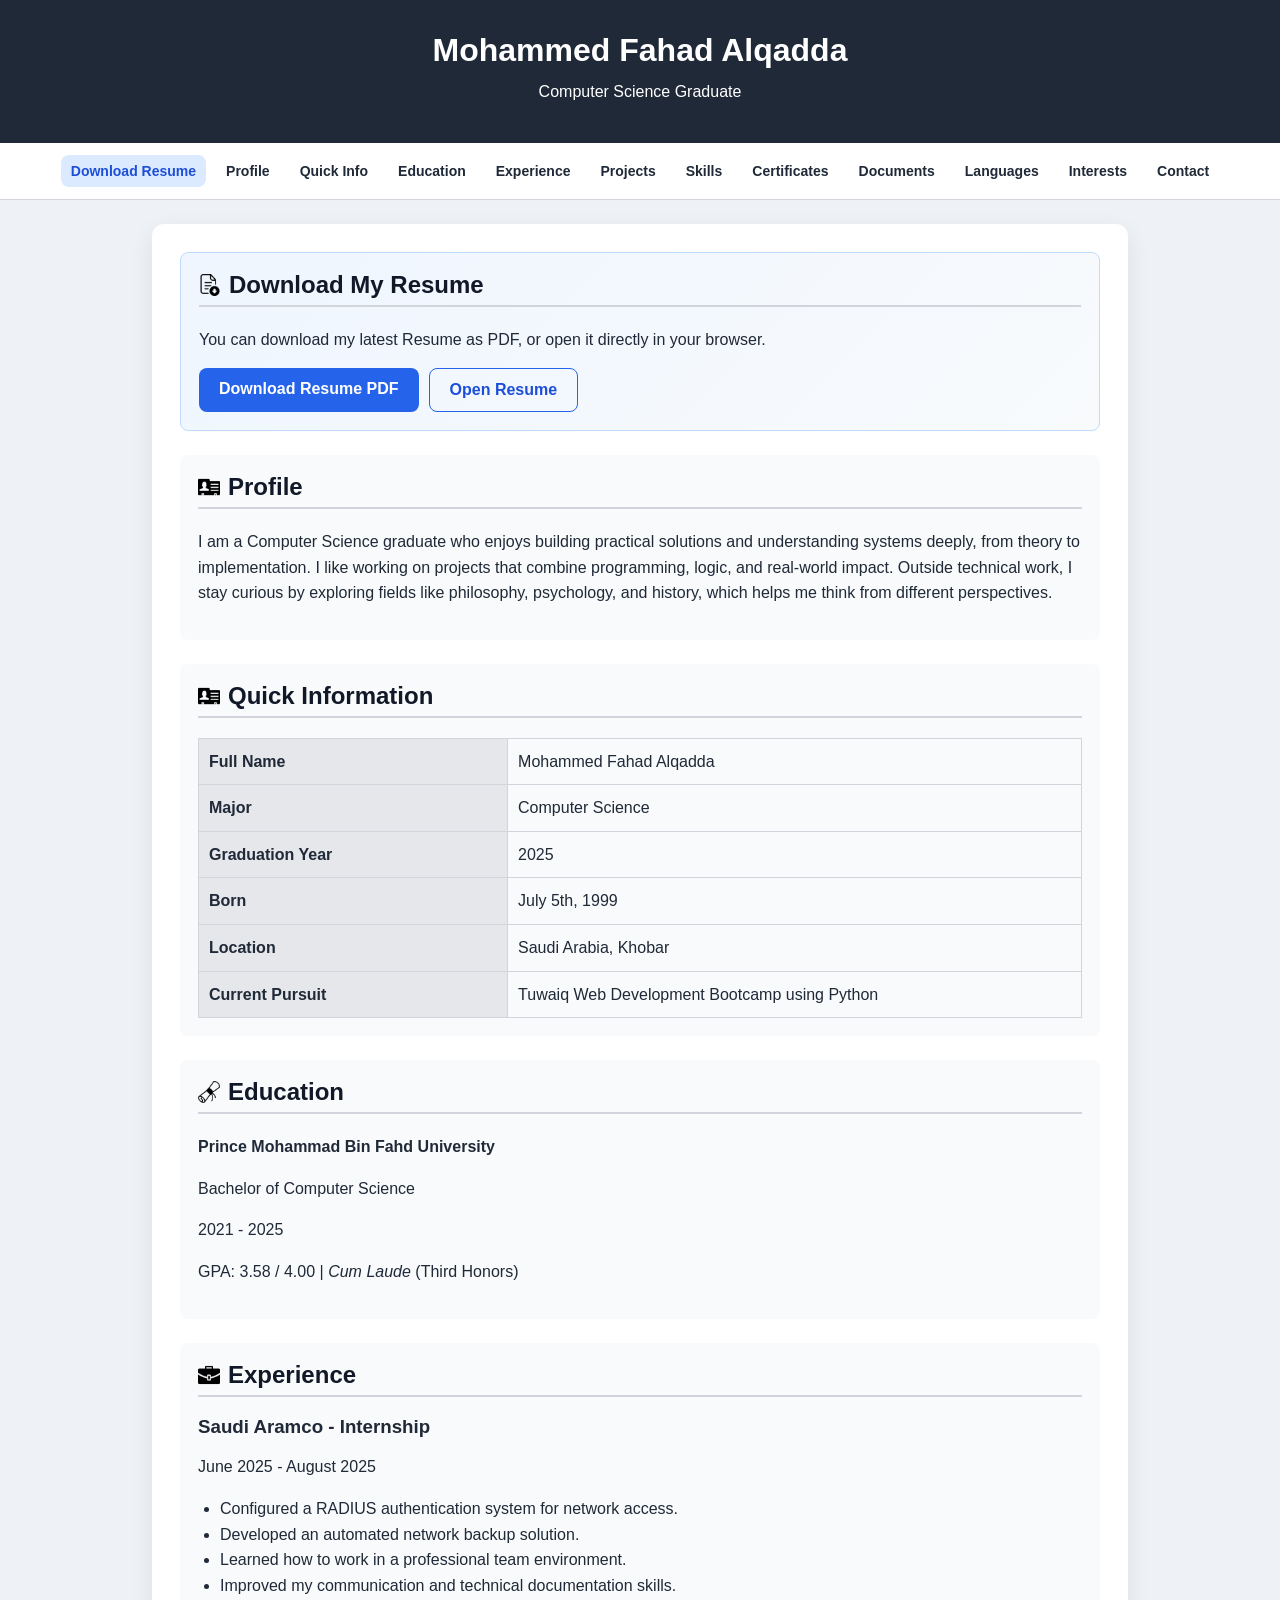
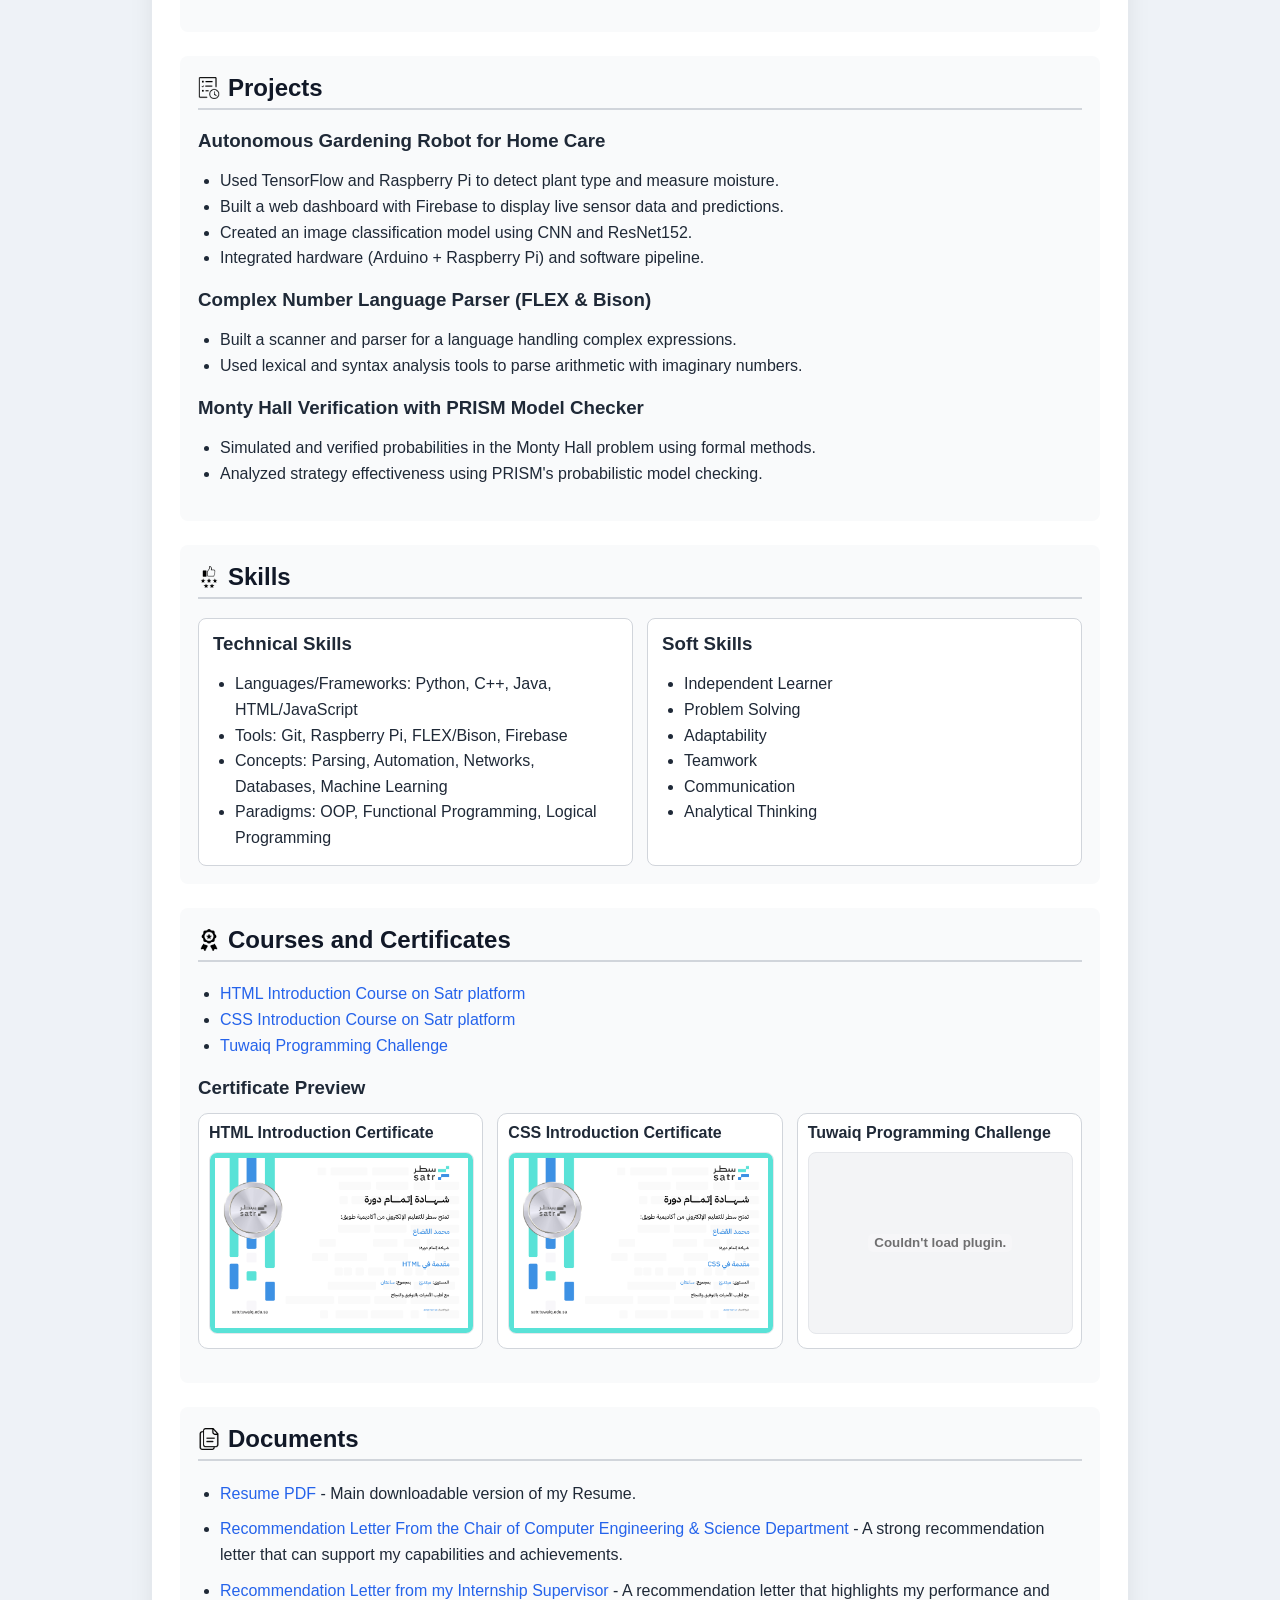
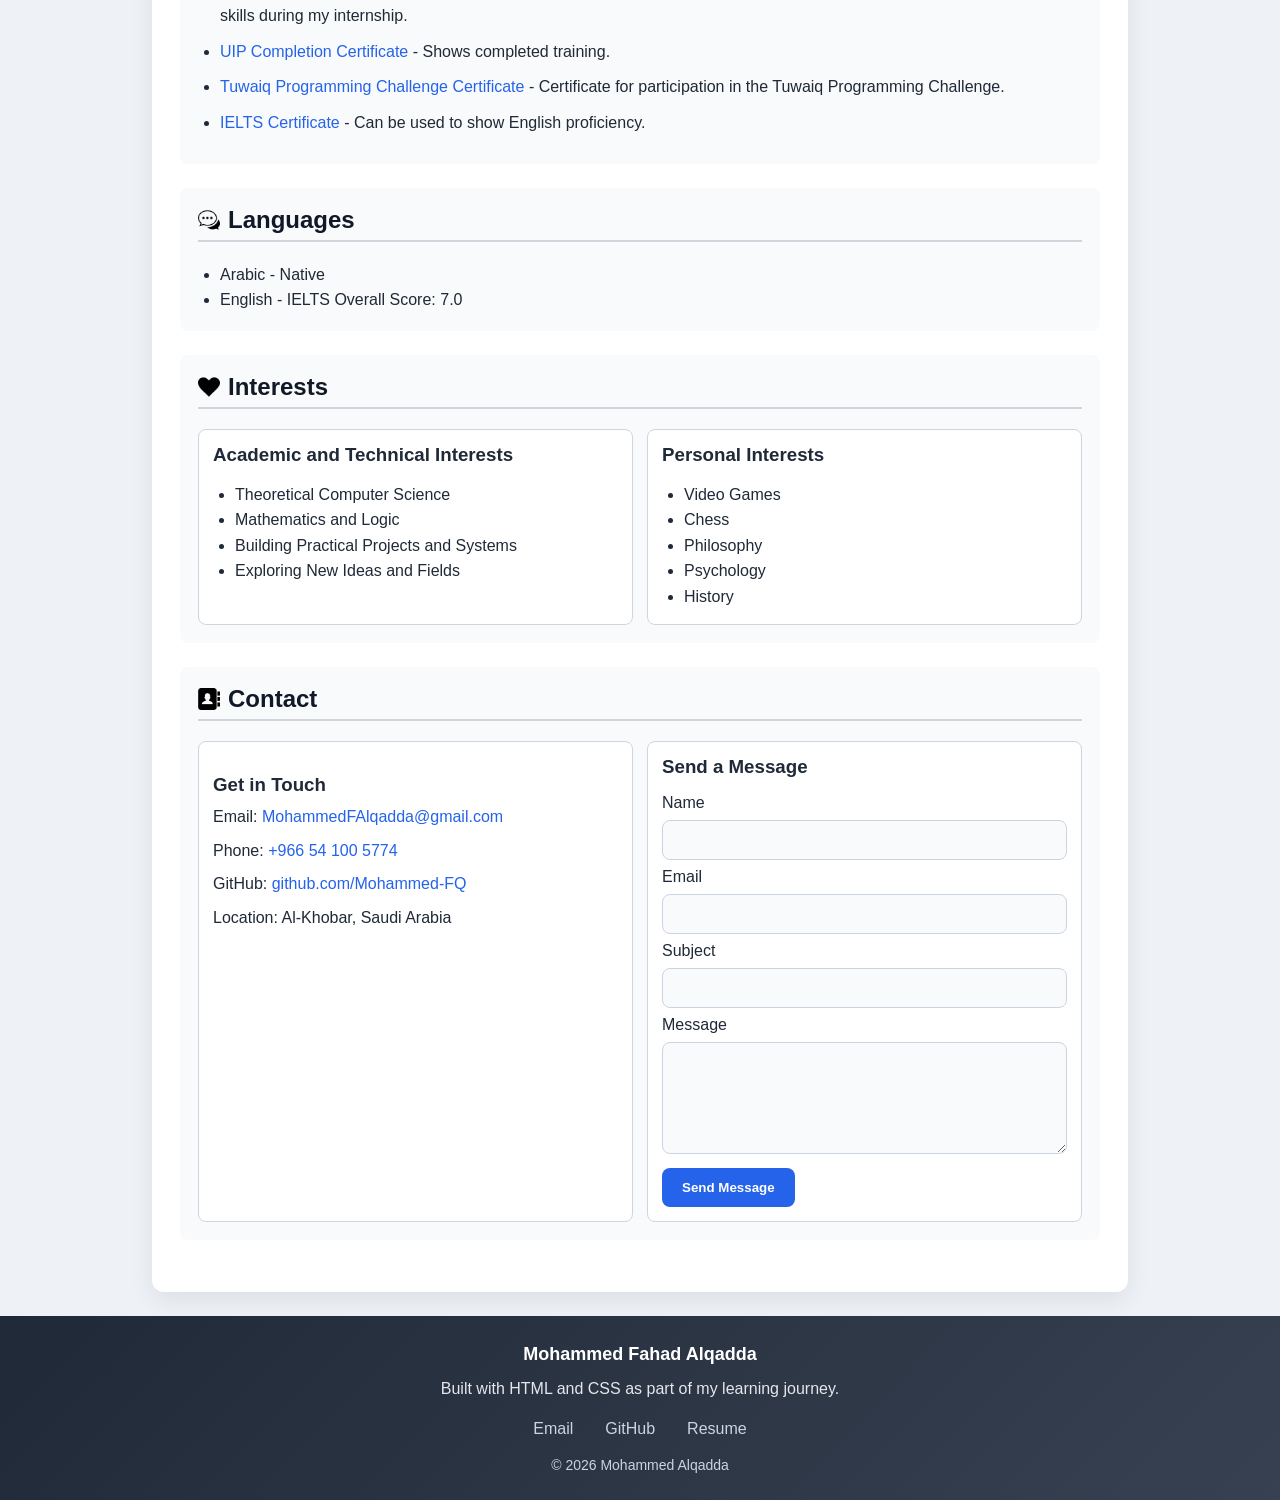
==== careers/cv/index.html @ bbe5c399 "lab done" ====
<!doctype html>
<html lang="en">
  <head>
    <meta charset="UTF-8" />
    <meta name="viewport" content="width=device-width, initial-scale=1.0" />
    <title>Mohammed Alqadda CV</title>
    <link rel="stylesheet" href="style.css" />
  </head>

  <body>
    <header>
      <h1>Mohammed Fahad Alqadda</h1>
      <p>Computer Science Graduate</p>
    </header>

    <nav class="section-nav">
      <a href="#download">Download Resume</a>
      <a href="#profile">Profile</a>
      <a href="#quick-info">Quick Info</a>
      <a href="#education">Education</a>
      <a href="#experience">Experience</a>
      <a href="#projects">Projects</a>
      <a href="#skills">Skills</a>
      <a href="#courses">Certificates</a>
      <a href="#documents">Documents</a>
      <a href="#languages">Languages</a>
      <a href="#interests">Interests</a>
      <a href="#contact">Contact</a>
    </nav>

    <main>
      <section id="download" class="download-panel">
        <h2 class="section-title">
          <img
            src="icons/file-download-import-icon.png"
            alt="Download icon"
            class="section-icon"
          />
          Download My Resume
        </h2>
        <p>
          You can download my latest Resume as PDF, or open it directly in your
          browser.
        </p>
        <div class="download-actions">
          <a
            class="download-button"
            href="files/Mohammed-Fahad-Alqadda-Resume.pdf"
            download
            >Download Resume PDF</a
          >
          <a
            class="secondary-button"
            href="files/Mohammed-Fahad-Alqadda-Resume.pdf"
            target="_blank"
            >Open Resume</a
          >
        </div>
      </section>

      <section id="profile">
        <h2 class="section-title">
          <img src="icons/id-card-icon.png" alt="Profile icon" class="section-icon" />
          Profile
        </h2>
        <p>
          I am a Computer Science graduate who enjoys building practical
          solutions and understanding systems deeply, from theory to
          implementation. I like working on projects that combine programming,
          logic, and real-world impact. Outside technical work, I stay curious
          by exploring fields like philosophy, psychology, and history, which
          helps me think from different perspectives.
        </p>
      </section>

      <section id="quick-info">
        <h2 class="section-title">
          <img
            src="icons/id-card-icon.png"
            alt="Quick information icon"
            class="section-icon"
          />
          Quick Information
        </h2>
        <table>
          <tr>
            <th>Full Name</th>
            <td>Mohammed Fahad Alqadda</td>
          </tr>
          <tr>
            <th>Major</th>
            <td>Computer Science</td>
          </tr>
          <tr>
            <th>Graduation Year</th>
            <td>2025</td>
          </tr>
          <tr>
            <th>Born</th>
            <td>July 5th, 1999</td>
          </tr>
          <tr>
            <th>Location</th>
            <td>Saudi Arabia, Khobar</td>
          </tr>
          <tr>
            <th>Current Pursuit</th>
            <td>Tuwaiq Web Development Bootcamp using Python</td>
          </tr>
        </table>
      </section>

      <section id="education">
        <h2 class="section-title">
          <img
            src="icons/certificate-degree-icon.png"
            alt="Education icon"
            class="section-icon"
          />
          Education
        </h2>
        <p><strong>Prince Mohammad Bin Fahd University</strong></p>
        <p>Bachelor of Computer Science</p>
        <p>2021 - 2025</p>
        <p>GPA: 3.58 / 4.00 | <i>Cum Laude</i> (Third Honors)</p>
      </section>

      <section id="experience">
        <h2 class="section-title">
          <img
            src="icons/briefcase-icon.png"
            alt="Experience icon"
            class="section-icon"
          />
          Experience
        </h2>
        <article>
          <h3>Saudi Aramco - Internship</h3>
          <p>June 2025 - August 2025</p>
          <ul>
            <li>Configured a RADIUS authentication system for network access.</li>
            <li>Developed an automated network backup solution.</li>
            <li>Learned how to work in a professional team environment.</li>
            <li>Improved my communication and technical documentation skills.</li>
          </ul>
        </article>
      </section>

      <section id="projects">
        <h2 class="section-title">
          <img src="icons/project-icon.png" alt="Projects icon" class="section-icon" />
          Projects
        </h2>
        <article>
          <h3>Autonomous Gardening Robot for Home Care</h3>
          <ul>
            <li>
              Used TensorFlow and Raspberry Pi to detect plant type and measure
              moisture.
            </li>
            <li>
              Built a web dashboard with Firebase to display live sensor data
              and predictions.
            </li>
            <li>Created an image classification model using CNN and ResNet152.</li>
            <li>
              Integrated hardware (Arduino + Raspberry Pi) and software
              pipeline.
            </li>
          </ul>
        </article>
        <article>
          <h3>Complex Number Language Parser (FLEX &amp; Bison)</h3>
          <ul>
            <li>
              Built a scanner and parser for a language handling complex
              expressions.
            </li>
            <li>
              Used lexical and syntax analysis tools to parse arithmetic with
              imaginary numbers.
            </li>
          </ul>
        </article>
        <article>
          <h3>Monty Hall Verification with PRISM Model Checker</h3>
          <ul>
            <li>
              Simulated and verified probabilities in the Monty Hall problem
              using formal methods.
            </li>
            <li>
              Analyzed strategy effectiveness using PRISM's probabilistic model
              checking.
            </li>
          </ul>
        </article>
      </section>

      <section id="skills">
        <h2 class="section-title">
          <img
            src="icons/five-stars-thumbs-up-icon.png"
            alt="Skills icon"
            class="section-icon"
          />
          Skills
        </h2>
        <div class="skills-grid">
          <article class="skills-card">
            <h3>Technical Skills</h3>
            <ul>
              <li>Languages/Frameworks: Python, C++, Java, HTML/JavaScript</li>
              <li>Tools: Git, Raspberry Pi, FLEX/Bison, Firebase</li>
              <li>Concepts: Parsing, Automation, Networks, Databases, Machine Learning</li>
              <li>Paradigms: OOP, Functional Programming, Logical Programming</li>
            </ul>
          </article>

          <article class="skills-card">
            <h3>Soft Skills</h3>
            <ul>
              <li>Independent Learner</li>
              <li>Problem Solving</li>
              <li>Adaptability</li>
              <li>Teamwork</li>
              <li>Communication</li>
              <li>Analytical Thinking</li>
            </ul>
          </article>
        </div>
      </section>

      <section id="courses">
        <h2 class="section-title">
          <img
            src="icons/certificate-medal-quality-icon.png"
            alt="Certificates icon"
            class="section-icon"
          />
          Courses and Certificates
        </h2>
        <ul>
          <li>
            <a href="files/Intro_html_certificate.png" target="_blank"
              >HTML Introduction Course on Satr platform</a
            >
          </li>
          <li>
            <a
              href="files/UIP%20Completion%20Certificate%20%23840966.pdf"
              target="_blank"
              >CSS Introduction Course on Satr platform</a
            >
          </li>
          <li>
            <a href="files/Tuwaiq_Programming_Challenge.pdf" target="_blank"
              >Tuwaiq Programming Challenge</a
            >
          </li>
        </ul>

        <h3>Certificate Preview</h3>
        <div class="certificate-preview-grid">
          <article class="preview-card">
            <h4>HTML Introduction Certificate</h4>
            <a href="files/Intro_html_certificate.png" target="_blank">
              <img
                src="files/Intro_html_certificate.png"
                alt="HTML Introduction certificate preview"
                class="certificate-preview-image"
              />
            </a>
          </article>

          <article class="preview-card">
            <h4>CSS Introduction Certificate</h4>
            <a href="files/intro_css_certificate.png" target="_blank">
              <img
                src="files/intro_css_certificate.png"
                alt="CSS Introduction certificate preview"
                class="certificate-preview-image"
              />
            </a>
          </article>

          <article class="preview-card">
            <h4>Tuwaiq Programming Challenge</h4>
            <embed
              src="files/Tuwaiq_Programming_Challenge.pdf"
              type="application/pdf"
              class="certificate-preview-pdf"
            />
          </article>
        </div>
      </section>

      <section id="documents">
        <h2 class="section-title">
          <img src="icons/copied-icon.png" alt="Documents icon" class="section-icon" />
          Documents
        </h2>
        <ul class="document-list">
          <li>
            <a
              href="files/Mohammed-Fahad-Alqadda-Resume.pdf"
              download
              >Resume PDF</a
            >
            - Main downloadable version of my Resume.
          </li>
          <li>
            <a href="files/Fahad%20Alqadda_Recommendation.pdf" download
              >Recommendation Letter From the Chair of Computer Engineering & Science Department</a
            >
            - A strong recommendation letter that can support my capabilities and achievements.
          </li>
          <li>
            <a href="files/recommendation-letter1.pdf" download
              >Recommendation Letter from my Internship Supervisor</a
            >
            - A recommendation letter that highlights my performance and skills during my internship.
          </li>
          <li>
            <a
              href="files/UIP%20Completion%20Certificate%20%23840966.pdf"
              download
              >UIP Completion Certificate</a
            >
            - Shows completed training.
          </li>
          <li>
            <a href="files/Tuwaiq_Programming_Challenge.pdf" download
              >Tuwaiq Programming Challenge Certificate</a
            >
            - Certificate for participation in the Tuwaiq Programming Challenge.
          </li>
          <li>
            <a href="files/IELTS.pdf" download>IELTS Certificate</a>
            - Can be used to show English proficiency.
          </li>
        </ul>
      </section>

      <section id="languages">
        <h2 class="section-title">
          <img src="icons/chat-bubble-icon.png" alt="Languages icon" class="section-icon" />
          Languages
        </h2>
        <ul>
          <li>Arabic - Native</li>
          <li>English - IELTS Overall Score: 7.0</li>
        </ul>
      </section>

      <section id="interests">
        <h2 class="section-title">
          <img src="icons/heart-icon.png" alt="Interests icon" class="section-icon" />
          Interests
        </h2>
        <div class="interests-grid">
          <article class="interest-card">
            <h3>Academic and Technical Interests</h3>
            <ul>
              <li>Theoretical Computer Science</li>
              <li>Mathematics and Logic</li>
              <li>Building Practical Projects and Systems</li>
              <li>Exploring New Ideas and Fields</li>
            </ul>
          </article>

          <article class="interest-card">
            <h3>Personal Interests</h3>
            <ul>
              <li>Video Games</li>
              <li>Chess</li>
              <li>Philosophy</li>
              <li>Psychology</li>
              <li>History</li>
            </ul>
          </article>
        </div>
      </section>

      <section id="contact">
        <h2 class="section-title">
          <img
            src="icons/contact-book-icon.png"
            alt="Contact icon"
            class="section-icon"
          />
          Contact
        </h2>
        <div class="contact-grid">
          <article class="contact-card">
            <h3>Get in Touch</h3>
            <p>
              Email:
              <a href="mailto:MohammedFAlqadda@gmail.com"
                >MohammedFAlqadda@gmail.com</a
              >
            </p>
            <p>
              Phone:
              <a href="tel:+966541005774">+966 54 100 5774</a>
            </p>
            <p>
              GitHub:
              <a href="https://github.com/Mohammed-FQ" target="_blank"
                >github.com/Mohammed-FQ</a
              >
            </p>
            <p>Location: Al-Khobar, Saudi Arabia</p>
          </article>

          <form
            class="contact-form"
            action="mailto:MohammedFAlqadda@gmail.com"
            method="post"
            enctype="text/plain"
          >
            <h3>Send a Message</h3>

            <label for="name">Name</label>
            <input type="text" id="name" name="name" required />

            <label for="email">Email</label>
            <input type="email" id="email" name="email" required />

            <label for="subject">Subject</label>
            <input type="text" id="subject" name="subject" required />

            <label for="message">Message</label>
            <textarea id="message" name="message" rows="5" required></textarea>

            <button type="submit" class="download-button">Send Message</button>
          </form>
        </div>
      </section>
    </main>

    <footer class="site-footer">
      <div class="footer-content">
        <p class="footer-title">Mohammed Fahad Alqadda</p>
        <p class="footer-note">
          Built with HTML and CSS as part of my learning journey.
        </p>
        <div class="footer-links">
          <a href="mailto:MohammedFAlqadda@gmail.com">Email</a>
          <a href="https://github.com/Mohammed-FQ" target="_blank">GitHub</a>
          <a href="#download">Resume</a>
        </div>
        <p class="footer-copy">&copy; <span id="year"></span> Mohammed Alqadda</p>
      </div>
      <button id="to-top" class="to-top" type="button" aria-label="Back to top">
        ↑
      </button>
    </footer>

    <script>
      const yearElement = document.getElementById("year");
      const toTopButton = document.getElementById("to-top");
      const navLinks = document.querySelectorAll('.section-nav a[href^="#"]');
      const sectionMap = Array.from(navLinks)
        .map((link) => {
          const target = document.querySelector(link.getAttribute("href"));
          return target ? { link, section: target } : null;
        })
        .filter(Boolean);

      yearElement.textContent = new Date().getFullYear();

      const updateActiveNavLink = () => {
        const scrollPosition = window.scrollY + 130;
        let activeItem = null;

        sectionMap.forEach((item) => {
          if (
            scrollPosition >= item.section.offsetTop &&
            scrollPosition < item.section.offsetTop + item.section.offsetHeight
          ) {
            activeItem = item;
          }
        });

        if (!activeItem && sectionMap.length > 0 && window.scrollY < 100) {
          activeItem = sectionMap[0];
        }

        sectionMap.forEach((item) => {
          item.link.classList.toggle("active", item === activeItem);
        });
      };

      window.addEventListener("scroll", () => {
        if (window.scrollY > 300) {
          toTopButton.classList.add("show");
        } else {
          toTopButton.classList.remove("show");
        }

        updateActiveNavLink();
      });

      toTopButton.addEventListener("click", () => {
        window.scrollTo({ top: 0, behavior: "smooth" });
      });

      updateActiveNavLink();
    </script>
  </body>
</html>
---- careers/cv/style.css ----
body {
    font-family: Arial, sans-serif;
    margin: 0;
    background-color: #eef2f7;
    color: #1f2937;
}

html {
    scroll-behavior: smooth;
}

header {
    background-color: #1f2937;
    color: white;
    text-align: center;
    padding: 32px 20px;
}

header h1 {
    margin: 0 0 10px;
}

header p {
    margin: 6px 0;
}

.header-actions {
    margin-top: 16px;
}

.section-nav {
    position: sticky;
    top: 0;
    z-index: 100;
    display: flex;
    flex-wrap: wrap;
    gap: 10px;
    justify-content: center;
    padding: 12px 10px;
    background-color: rgba(255, 255, 255, 0.96);
    border-bottom: 1px solid #d1d5db;
    backdrop-filter: blur(4px);
}

.section-nav a {
    color: #1f2937;
    font-weight: bold;
    font-size: 14px;
    padding: 8px 10px;
    border-radius: 8px;
}

.section-nav a:hover {
    background-color: #e5e7eb;
    text-decoration: none;
}

.section-nav a.active {
    background-color: #dbeafe;
    color: #1d4ed8;
}

.download-button {
    display: inline-block;
    padding: 12px 20px;
    background-color: #2563eb;
    color: white;
    border-radius: 8px;
    font-weight: bold;
}

.download-button:hover {
    background-color: #1d4ed8;
    text-decoration: none;
}

.secondary-button {
    display: inline-block;
    padding: 12px 20px;
    border: 1px solid #2563eb;
    color: #1d4ed8;
    border-radius: 8px;
    font-weight: bold;
}

.secondary-button:hover {
    background-color: #eff6ff;
    text-decoration: none;
}

main {
    max-width: 920px;
    margin: 24px auto;
    background-color: white;
    padding: 28px;
    border-radius: 12px;
    box-shadow: 0 8px 24px rgba(0, 0, 0, 0.08);
}

section {
    margin-bottom: 24px;
    padding: 18px;
    background-color: #f9fafb;
    border-radius: 8px;
    scroll-margin-top: 76px;
}

.download-panel {
    border: 1px solid #bfdbfe;
    background: linear-gradient(135deg, #eff6ff 0%, #f8fafc 100%);
}

.download-actions {
    display: flex;
    flex-wrap: wrap;
    gap: 10px;
    margin-top: 10px;
}

h2 {
    margin-top: 0;
    border-bottom: 2px solid #d1d5db;
    padding-bottom: 6px;
    color: #111827;
}

.section-title {
    display: flex;
    align-items: center;
    gap: 8px;
}

.section-icon {
    width: 22px;
    height: 22px;
    object-fit: contain;
}

h3 {
    margin-bottom: 8px;
}

h4 {
    margin: 0 0 10px;
    color: #1f2937;
}

p,
li,
td,
th {
    line-height: 1.6;
}

ul {
    padding-left: 22px;
    margin-bottom: 0;
}

.document-list li {
    margin-bottom: 10px;
}

.certificate-preview-grid {
    margin-top: 14px;
    display: grid;
    grid-template-columns: repeat(3, minmax(0, 1fr));
    gap: 14px;
}

.preview-card {
    background-color: #ffffff;
    border: 1px solid #d1d5db;
    border-radius: 10px;
    padding: 10px;
}

.certificate-preview-image,
.certificate-preview-pdf {
    width: 100%;
    height: 180px;
    border: 1px solid #e5e7eb;
    border-radius: 8px;
    background-color: #f3f4f6;
}

.preview-card p {
    margin: 8px 0 0;
}

table {
    width: 100%;
    border-collapse: collapse;
    margin-top: 10px;
}

th,
td {
    border: 1px solid #d1d5db;
    padding: 10px;
    text-align: left;
}

th {
    width: 35%;
    background-color: #e5e7eb;
}

article {
    margin-bottom: 16px;
}

.skills-grid {
    display: grid;
    grid-template-columns: repeat(2, minmax(0, 1fr));
    gap: 14px;
}

.skills-card {
    margin-bottom: 0;
    padding: 14px;
    border: 1px solid #d1d5db;
    border-radius: 8px;
    background-color: #ffffff;
}

.skills-card h3 {
    margin-top: 0;
}

.interests-grid {
    display: grid;
    grid-template-columns: repeat(2, minmax(0, 1fr));
    gap: 14px;
}

.interest-card {
    margin-bottom: 0;
    padding: 14px;
    border: 1px solid #d1d5db;
    border-radius: 8px;
    background-color: #ffffff;
}

.interest-card h3 {
    margin-top: 0;
}

.contact-grid {
    display: grid;
    grid-template-columns: repeat(2, minmax(0, 1fr));
    gap: 14px;
}

.contact-card,
.contact-form {
    margin-bottom: 0;
    padding: 14px;
    border: 1px solid #d1d5db;
    border-radius: 8px;
    background-color: #ffffff;
}

.contact-card p {
    margin: 8px 0;
}

.contact-form {
    display: flex;
    flex-direction: column;
    gap: 8px;
}

.contact-form h3 {
    margin-top: 0;
}

.contact-form input,
.contact-form textarea {
    width: 100%;
    padding: 10px;
    border: 1px solid #cbd5e1;
    border-radius: 8px;
    font: inherit;
    box-sizing: border-box;
    background-color: #f8fafc;
}

.contact-form textarea {
    resize: vertical;
}

.contact-form .download-button {
    width: fit-content;
    margin-top: 6px;
    border: none;
    cursor: pointer;
}

a {
    color: #2563eb;
    text-decoration: none;
}

a:hover {
    text-decoration: underline;
}

.site-footer {
    margin-top: 24px;
    background: linear-gradient(135deg, #1f2937 0%, #374151 100%);
    color: #e5e7eb;
    text-align: center;
    padding: 24px 16px;
    position: relative;
}

.footer-content {
    max-width: 920px;
    margin: 0 auto;
}

.footer-title {
    margin: 0;
    font-size: 18px;
    font-weight: bold;
    color: #ffffff;
}

.footer-note {
    margin: 8px 0 12px;
}

.footer-links {
    display: flex;
    flex-wrap: wrap;
    justify-content: center;
    gap: 12px;
    margin-bottom: 10px;
}

.footer-links a {
    color: #cbd5e1;
    padding: 6px 10px;
    border-radius: 999px;
    transition: background-color 0.25s ease, color 0.25s ease;
}

.footer-links a:hover {
    background-color: rgba(255, 255, 255, 0.14);
    color: #ffffff;
    text-decoration: none;
}

.footer-copy {
    margin: 0;
    font-size: 14px;
    color: #cbd5e1;
}

.to-top {
    position: fixed;
    right: 20px;
    bottom: 20px;
    width: 42px;
    height: 42px;
    border: none;
    border-radius: 999px;
    background-color: #2563eb;
    color: #ffffff;
    font-size: 20px;
    cursor: pointer;
    box-shadow: 0 8px 16px rgba(37, 99, 235, 0.3);
    opacity: 0;
    transform: translateY(10px);
    pointer-events: none;
    transition: opacity 0.25s ease, transform 0.25s ease, background-color 0.2s ease;
}

.to-top.show {
    opacity: 1;
    transform: translateY(0);
    pointer-events: auto;
}

.to-top:hover {
    background-color: #1d4ed8;
}

@media (max-width: 700px) {
    body {
        padding: 0 12px;
    }

    .section-nav {
        justify-content: flex-start;
        overflow-x: auto;
        flex-wrap: nowrap;
        padding: 10px 12px;
    }

    .section-nav a {
        white-space: nowrap;
    }

    main {
        padding: 18px;
    }

    section {
        padding: 14px;
    }

    .skills-grid {
        grid-template-columns: 1fr;
    }

    .interests-grid {
        grid-template-columns: 1fr;
    }

    .contact-grid {
        grid-template-columns: 1fr;
    }

    .certificate-preview-grid {
        grid-template-columns: 1fr;
    }

    .footer-links {
        gap: 8px;
    }

    .to-top {
        right: 14px;
        bottom: 14px;
    }

    th,
    td {
        display: block;
        width: 100%;
        box-sizing: border-box;
    }

    th {
        border-bottom: none;
    }
}
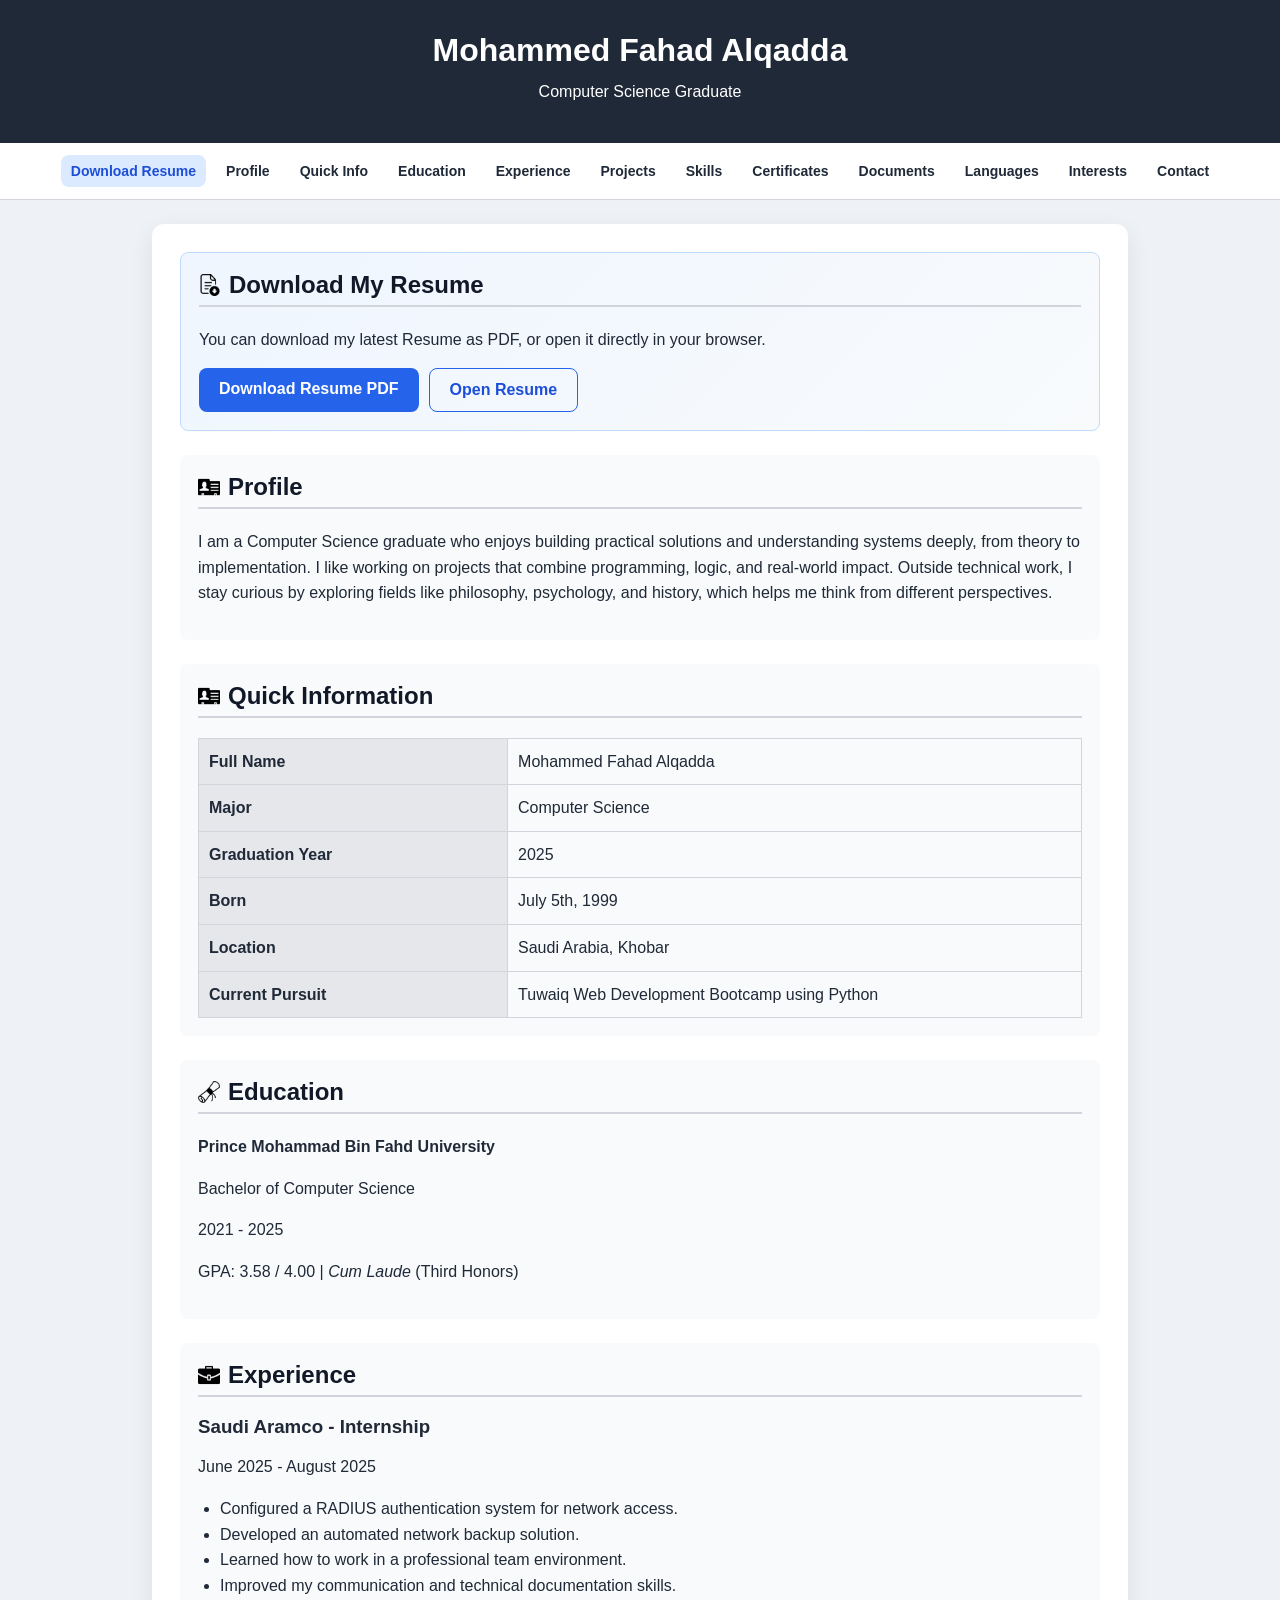
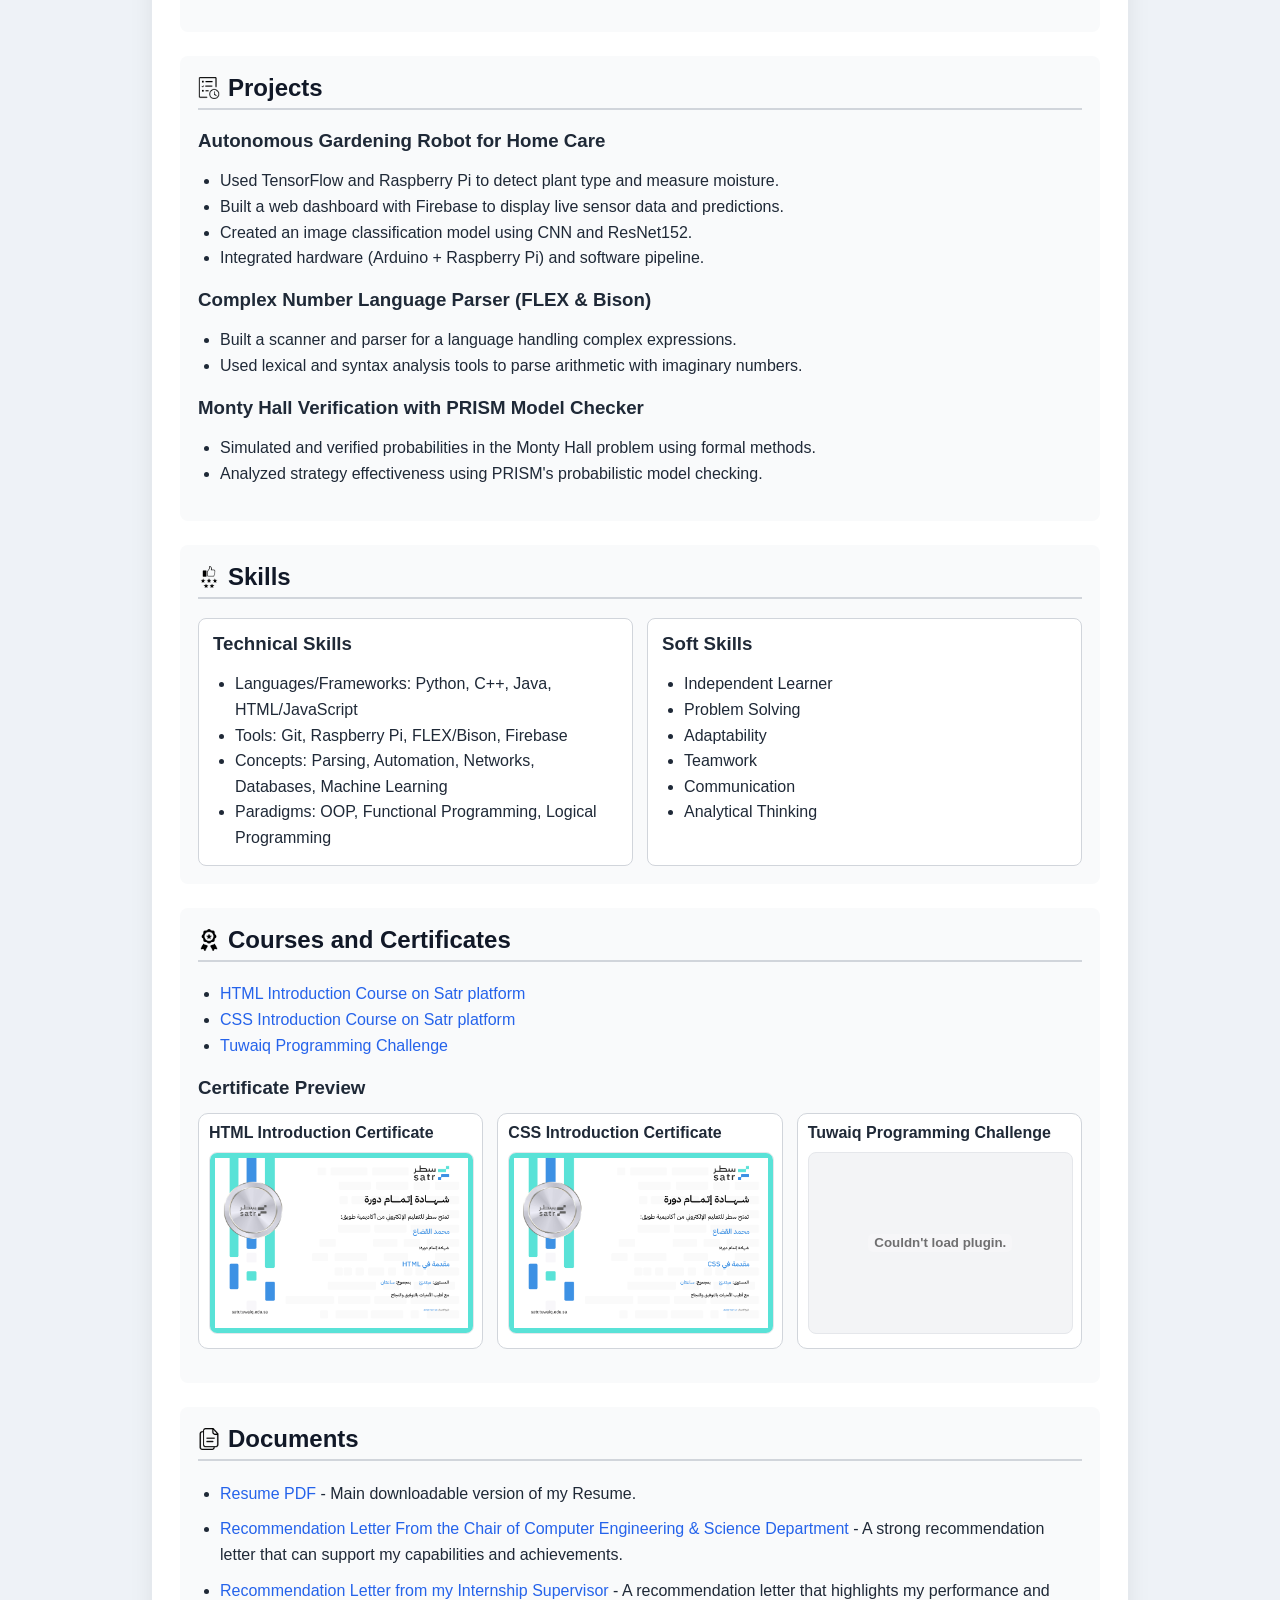
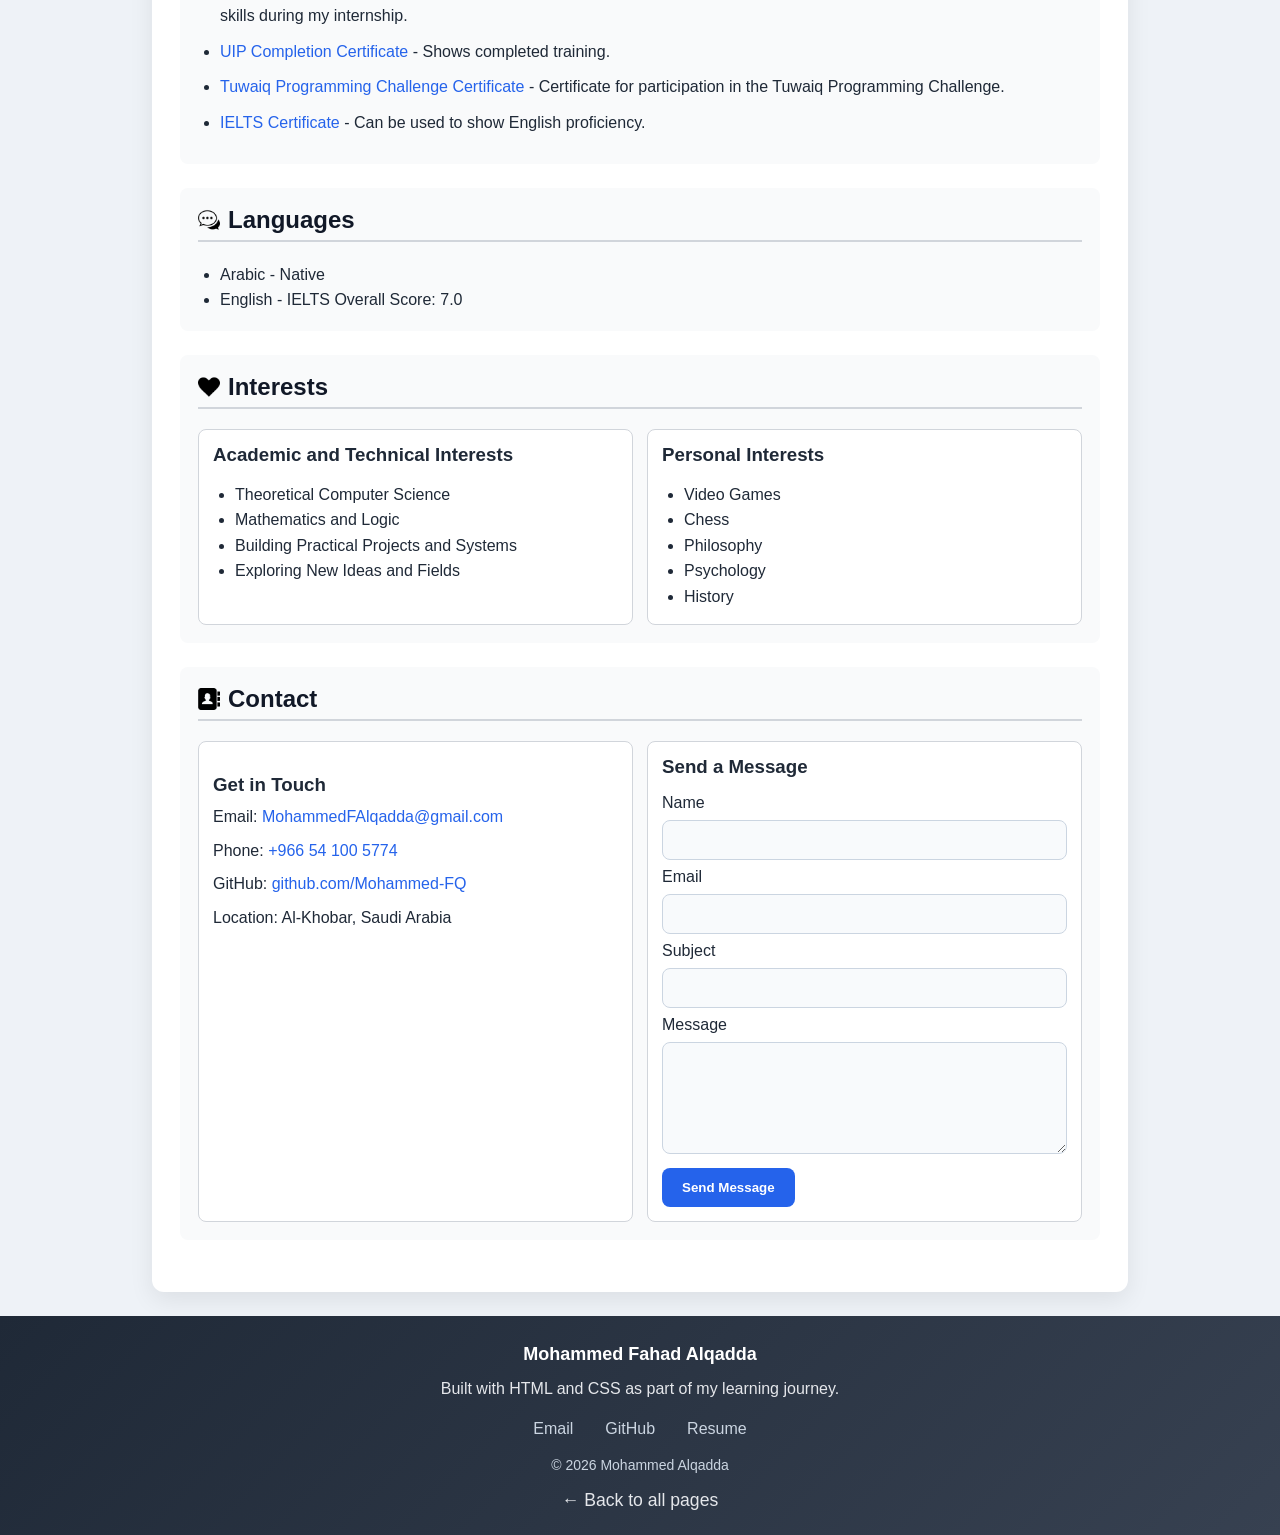
==== commit 23cbe741: "lab done" ====
--- a/careers/cv/index.html
+++ b/careers/cv/index.html
@@ -451,6 +451,7 @@
           <a href="#download">Resume</a>
         </div>
         <p class="footer-copy">&copy; <span id="year"></span> Mohammed Alqadda</p>
+        <a href="../../index.html" style="display:inline-block;margin-top:14px;font-size:1.1rem;color:inherit;text-decoration:none;">← Back to all pages</a>
       </div>
       <button id="to-top" class="to-top" type="button" aria-label="Back to top">
         ↑
